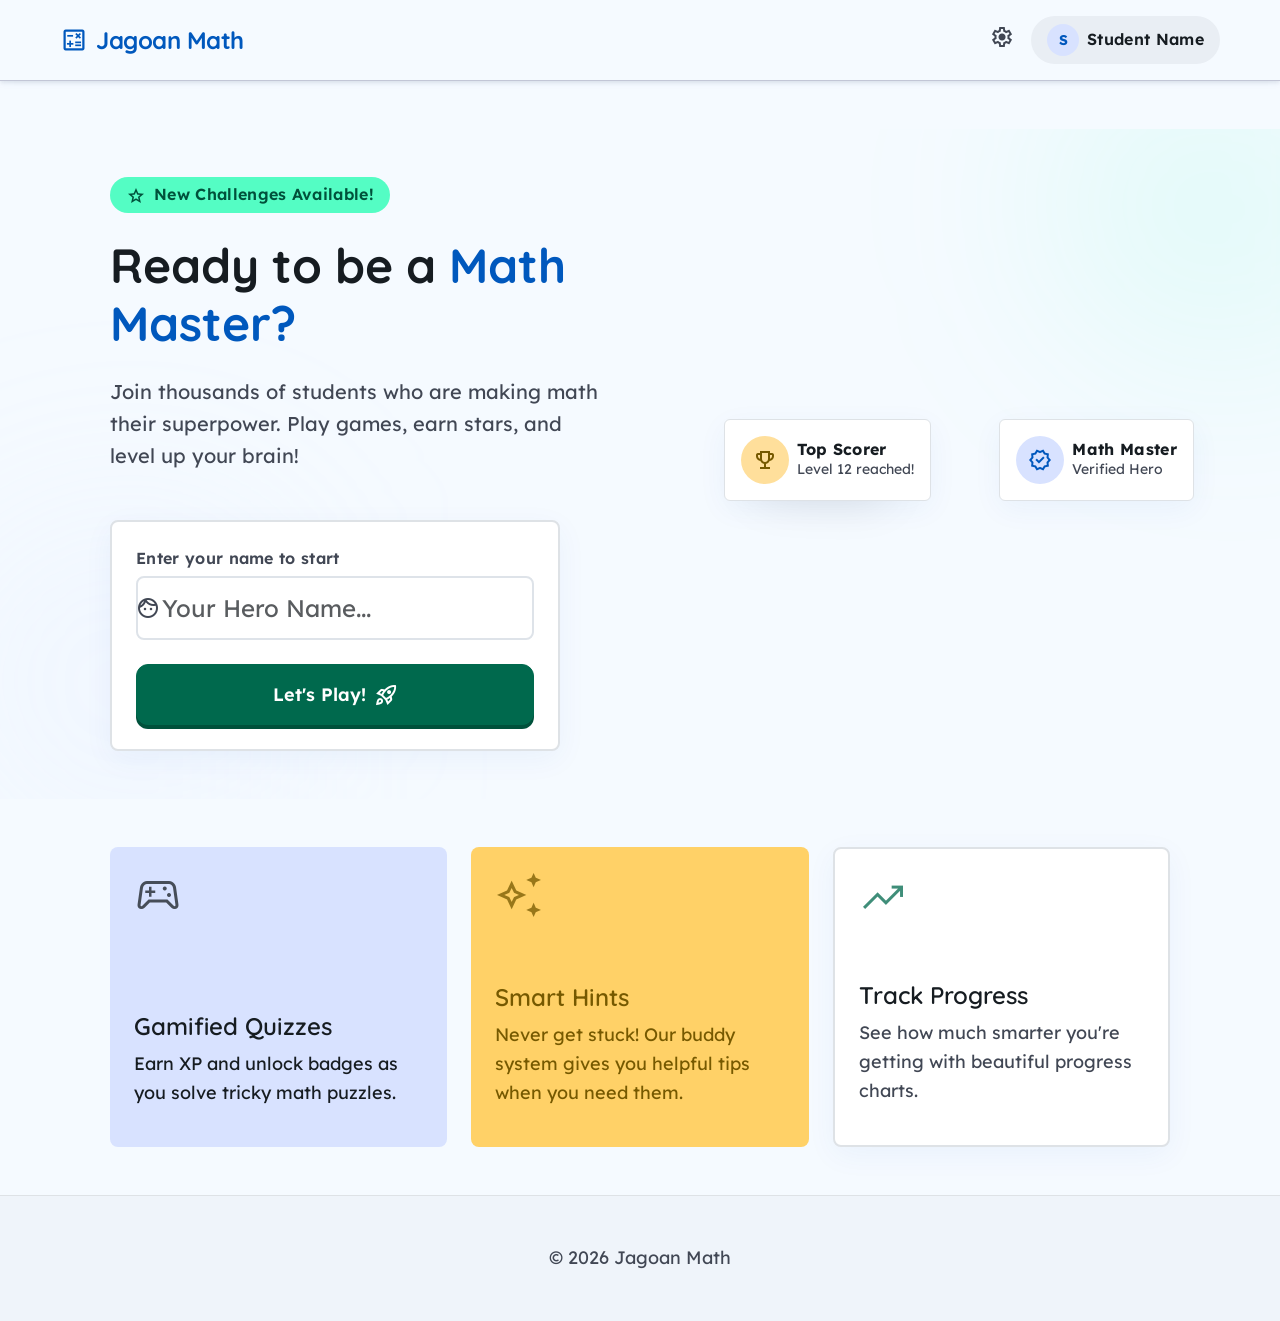
==== index.html @ 8dca68c2 "Convert Tailwind CSS to Bootstrap 5.3 with custom styling - Replace all Tailwind CDN with Bootstrap " ====
<!DOCTYPE html>
<html lang="en">
<head>
  <meta charset="UTF-8">
  <meta name="viewport" content="width=device-width, initial-scale=1.0">
  <title>JagonMatika - Fun Math for Kids</title>

  <!-- Bootstrap CSS -->
  <link href="https://cdn.jsdelivr.net/npm/bootstrap@5.3.0/dist/css/bootstrap.min.css" rel="stylesheet">

  <!-- Google Fonts -->
  <link href="https://fonts.googleapis.com/css2?family=Quicksand:wght@400;600;700&family=Lexend:wght@400;600&display=swap" rel="stylesheet">
  <link href="https://fonts.googleapis.com/css2?family=Material+Symbols+Outlined:wght,FILL@100..700,0..1&display=swap" rel="stylesheet">

  <!-- Custom CSS -->
  <link href="css/bootstrap-custom.css" rel="stylesheet">
</head>
<body class="bg-surface text-on-surface d-flex flex-column min-vh-100">

  <!-- TopAppBar -->
  <header class="bg-surface shadow-sm sticky-top" style="top: 0; z-index: 1030;">
    <nav class="navbar navbar-expand-md px-3 px-md-5 py-3">
      <div class="container-fluid">
        <!-- Brand Logo Only -->
        <div class="d-flex align-items-center gap-2">
          <span class="material-symbols-outlined text-primary" style="font-size: 28px;">calculate</span>
          <h1 class="navbar-brand mb-0 fw-bold text-primary" style="font-size: 24px;">Jagoan Math</h1>
        </div>

        <!-- Right Side Items -->
        <div class="d-flex align-items-center gap-3 ms-auto">
          <button class="btn btn-link text-on-surface-variant p-0" type="button" title="Settings">
            <span class="material-symbols-outlined">settings</span>
          </button>
          <div class="d-none d-md-flex align-items-center gap-2 bg-surface-container rounded-pill px-3 py-2">
            <div class="rounded-circle bg-primary-fixed d-flex align-items-center justify-content-center text-primary fw-bold" style="width: 32px; height: 32px; font-size: 14px;">S</div>
            <span class="label-lg text-on-surface small">Student Name</span>
          </div>
        </div>
      </div>
    </nav>
  </header>

  <!-- Main Content -->
  <main class="flex-grow-1 pt-5">
    <!-- Hero Section -->
    <section class="py-5 position-relative overflow-hidden">
      <!-- Decorative Background Blobs -->
      <div class="position-absolute" style="top: -80px; right: -80px; width: 320px; height: 320px; background-color: rgba(84, 253, 196, 0.1); border-radius: 60% 40% 30% 70%; filter: blur(96px); z-index: -1;"></div>
      <div class="position-absolute" style="bottom: -80px; left: -80px; width: 384px; height: 384px; background-color: rgba(216, 226, 255, 0.1); border-radius: 60% 40% 30% 70%; filter: blur(96px); z-index: -1;"></div>

      <div class="container-max margin-desktop">
        <div class="row g-5 align-items-center">
          <!-- Left Content -->
          <div class="col-12 col-md-7">
            <!-- Badge -->
            <div class="d-inline-flex align-items-center gap-2 px-3 py-2 bg-tertiary-fixed text-on-tertiary-fixed-variant rounded-pill label-lg mb-4">
              <span class="material-symbols-outlined" style="font-size: 20px;">star</span>
              New Challenges Available!
            </div>

            <!-- Heading -->
            <h2 class="headline-xl mb-4">
              Ready to be a <span class="text-primary">Math Master?</span>
            </h2>

            <!-- Description -->
            <p class="body-lg text-on-surface-variant mb-5" style="max-width: 500px;">
              Join thousands of students who are making math their superpower. Play games, earn stars, and level up your brain!
            </p>

            <!-- Registration Card -->
            <div class="bg-surface-container-lowest p-4 rounded-3 card-soft-shadow border border-2" style="border-color: var(--outline-variant); max-width: 450px;">
              <form class="d-flex flex-column gap-4">
                <div>
                  <label class="form-label label-lg text-on-surface-variant mb-2">Enter your name to start</label>
                  <div class="position-relative">
                    <input type="text" class="form-control" placeholder="Your Hero Name..." style="padding: 12px 24px; font-size: 24px; border: 2px solid var(--surface-container-highest);">
                    <span class="material-symbols-outlined position-absolute end-3 top-50 translate-middle-y text-on-surface-variant" style="font-size: 24px;">face</span>
                  </div>
                </div>
                <button type="button" class="btn btn-tertiary btn-lg w-100 chunky-button-tertiary d-flex align-items-center justify-content-center gap-2">
                  Let's Play!
                  <span class="material-symbols-outlined">rocket_launch</span>
                </button>
              </form>
            </div>
          </div>

          <!-- Right Content (Hero Image) -->
          <div class="col-12 col-md-5 d-none d-md-block">
            <div class="position-relative">
              <img src="https://lh3.googleusercontent.com/aida-public/[base64]" alt="Learning is fun" class="w-100 rounded-4 shadow-lg" style="transform: rotate(2deg); transition: transform 0.5s ease;">

              <!-- Achievement Badge 1 -->
              <div class="position-absolute bg-surface-container-lowest p-3 rounded-2 card-soft-shadow border border-1" style="top: -32px; left: -32px; border-color: var(--outline-variant); animation: bounce 2s infinite;">
                <div class="d-flex align-items-center gap-2">
                  <div class="rounded-circle bg-secondary-fixed d-flex align-items-center justify-content-center" style="width: 48px; height: 48px;">
                    <span class="material-symbols-outlined text-on-secondary-container">emoji_events</span>
                  </div>
                  <div>
                    <p class="label-lg mb-0 fw-bold">Top Scorer</p>
                    <p class="mb-0 small text-on-surface-variant">Level 12 reached!</p>
                  </div>
                </div>
              </div>

              <!-- Achievement Badge 2 -->
              <div class="position-absolute bg-surface-container-lowest p-3 rounded-2 card-soft-shadow border border-1" style="bottom: -24px; right: -24px; border-color: var(--outline-variant);">
                <div class="d-flex align-items-center gap-2">
                  <div class="rounded-circle bg-primary-fixed d-flex align-items-center justify-content-center" style="width: 48px; height: 48px;">
                    <span class="material-symbols-outlined text-primary">verified</span>
                  </div>
                  <div>
                    <p class="label-lg mb-0 fw-bold">Math Master</p>
                    <p class="mb-0 small text-on-surface-variant">Verified Hero</p>
                  </div>
                </div>
              </div>
            </div>
          </div>
        </div>
      </div>
    </section>

    <!-- Features Grid -->
    <section class="py-5">
      <div class="container-max margin-desktop">
        <div class="row g-4">
          <!-- Feature 1: Gamified Quizzes -->
          <div class="col-12 col-md-4">
            <div class="bg-primary-fixed text-on-surface h-100 p-4 rounded-3 d-flex flex-column justify-content-between" style="min-height: 300px;">
              <span class="material-symbols-outlined opacity-75" style="font-size: 48px;">sports_esports</span>
              <div>
                <h3 class="headline-md mb-2">Gamified Quizzes</h3>
                <p class="body-md">Earn XP and unlock badges as you solve tricky math puzzles.</p>
              </div>
            </div>
          </div>

          <!-- Feature 2: Smart Hints -->
          <div class="col-12 col-md-4">
            <div class="bg-secondary-container text-on-secondary-container h-100 p-4 rounded-3 d-flex flex-column justify-content-between" style="min-height: 300px;">
              <span class="material-symbols-outlined opacity-75" style="font-size: 48px;">auto_awesome</span>
              <div>
                <h3 class="headline-md mb-2">Smart Hints</h3>
                <p class="body-md">Never get stuck! Our buddy system gives you helpful tips when you need them.</p>
              </div>
            </div>
          </div>

          <!-- Feature 3: Track Progress -->
          <div class="col-12 col-md-4">
            <div class="bg-surface-container-lowest h-100 p-4 rounded-3 border border-2 card-soft-shadow d-flex flex-column justify-content-between" style="min-height: 300px; border-color: var(--outline-variant);">
              <span class="material-symbols-outlined text-tertiary opacity-75" style="font-size: 48px;">trending_up</span>
              <div>
                <h3 class="headline-md mb-2 text-on-surface">Track Progress</h3>
                <p class="body-md text-on-surface-variant">See how much smarter you're getting with beautiful progress charts.</p>
              </div>
            </div>
          </div>
        </div>
      </div>
    </section>
  </main>

  <!-- Footer -->
  <footer class="bg-surface-container-low border-top footer mt-auto">
    <div class="text-center py-3 px-3">
      <p class="body-md text-on-surface-variant mb-0">© 2026 Jagoan Math</p>
    </div>
  </footer>

  <!-- Bootstrap JS (Optional, untuk fitur interaktif) -->
  <script src="https://cdn.jsdelivr.net/npm/bootstrap@5.3.0/dist/js/bootstrap.bundle.min.js"></script>
</body>
</html>
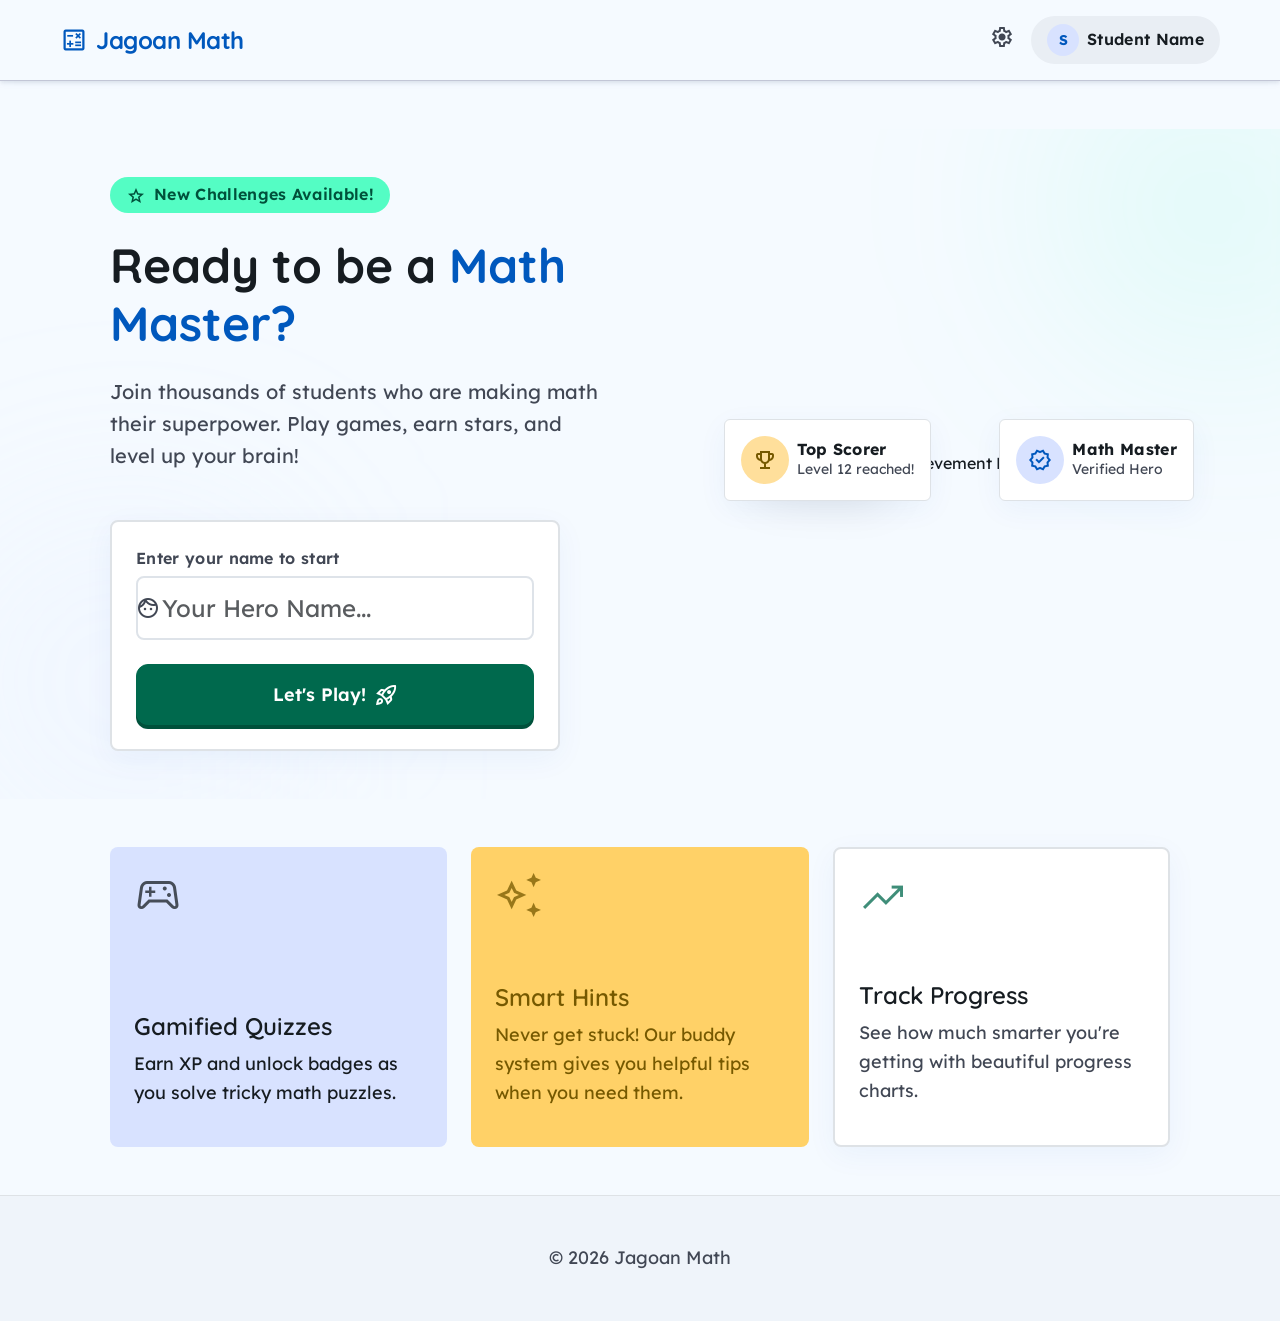
==== commit 0f7fece3: "Menyelesaikan halaman quiz, level, dan hasil" ====
--- a/index.html
+++ b/index.html
@@ -33,8 +33,10 @@
             <span class="material-symbols-outlined">settings</span>
           </button>
           <div class="d-none d-md-flex align-items-center gap-2 bg-surface-container rounded-pill px-3 py-2">
-            <div class="rounded-circle bg-primary-fixed d-flex align-items-center justify-content-center text-primary fw-bold" style="width: 32px; height: 32px; font-size: 14px;">S</div>
-            <span class="label-lg text-on-surface small">Student Name</span>
+            <!-- ID ditambahkan di sini untuk inisial profil -->
+            <div id="huruf-profil" class="rounded-circle bg-primary-fixed d-flex align-items-center justify-content-center text-primary fw-bold" style="width: 32px; height: 32px; font-size: 14px;">S</div>
+            <!-- ID ditambahkan di sini untuk nama profil -->
+            <span id="nama-profil" class="label-lg text-on-surface small">Student Name</span>
           </div>
         </div>
       </div>
@@ -75,11 +77,13 @@
                 <div>
                   <label class="form-label label-lg text-on-surface-variant mb-2">Enter your name to start</label>
                   <div class="position-relative">
-                    <input type="text" class="form-control" placeholder="Your Hero Name..." style="padding: 12px 24px; font-size: 24px; border: 2px solid var(--surface-container-highest);">
+                    <!-- ID ditambahkan di sini untuk input nama -->
+                    <input id="input-nama" type="text" class="form-control" placeholder="Your Hero Name..." style="padding: 12px 24px; font-size: 24px; border: 2px solid var(--surface-container-highest);">
                     <span class="material-symbols-outlined position-absolute end-3 top-50 translate-middle-y text-on-surface-variant" style="font-size: 24px;">face</span>
                   </div>
                 </div>
-                <button type="button" class="btn btn-tertiary btn-lg w-100 chunky-button-tertiary d-flex align-items-center justify-content-center gap-2">
+                <!-- ID ditambahkan di sini untuk tombol -->
+                <button id="btn-mulai" type="button" class="btn btn-tertiary btn-lg w-100 chunky-button-tertiary d-flex align-items-center justify-content-center gap-2">
                   Let's Play!
                   <span class="material-symbols-outlined">rocket_launch</span>
                 </button>
@@ -92,7 +96,7 @@
             <div class="position-relative">
               <img src="https://lh3.googleusercontent.com/aida-public/[base64]" alt="Learning is fun" class="w-100 rounded-4 shadow-lg" style="transform: rotate(2deg); transition: transform 0.5s ease;">
 
-              <!-- Achievement Badge 1 -->
+              Achievement Badge 1
               <div class="position-absolute bg-surface-container-lowest p-3 rounded-2 card-soft-shadow border border-1" style="top: -32px; left: -32px; border-color: var(--outline-variant); animation: bounce 2s infinite;">
                 <div class="d-flex align-items-center gap-2">
                   <div class="rounded-circle bg-secondary-fixed d-flex align-items-center justify-content-center" style="width: 48px; height: 48px;">
@@ -173,5 +177,8 @@
 
   <!-- Bootstrap JS (Optional, untuk fitur interaktif) -->
   <script src="https://cdn.jsdelivr.net/npm/bootstrap@5.3.0/dist/js/bootstrap.bundle.min.js"></script>
+  
+  <!-- SCRIPT JAVASCRIPT MILIKMU DIHUBUNGKAN DI SINI -->
+  <script src="js/app.js"></script>
 </body>
-</html>
+</html>
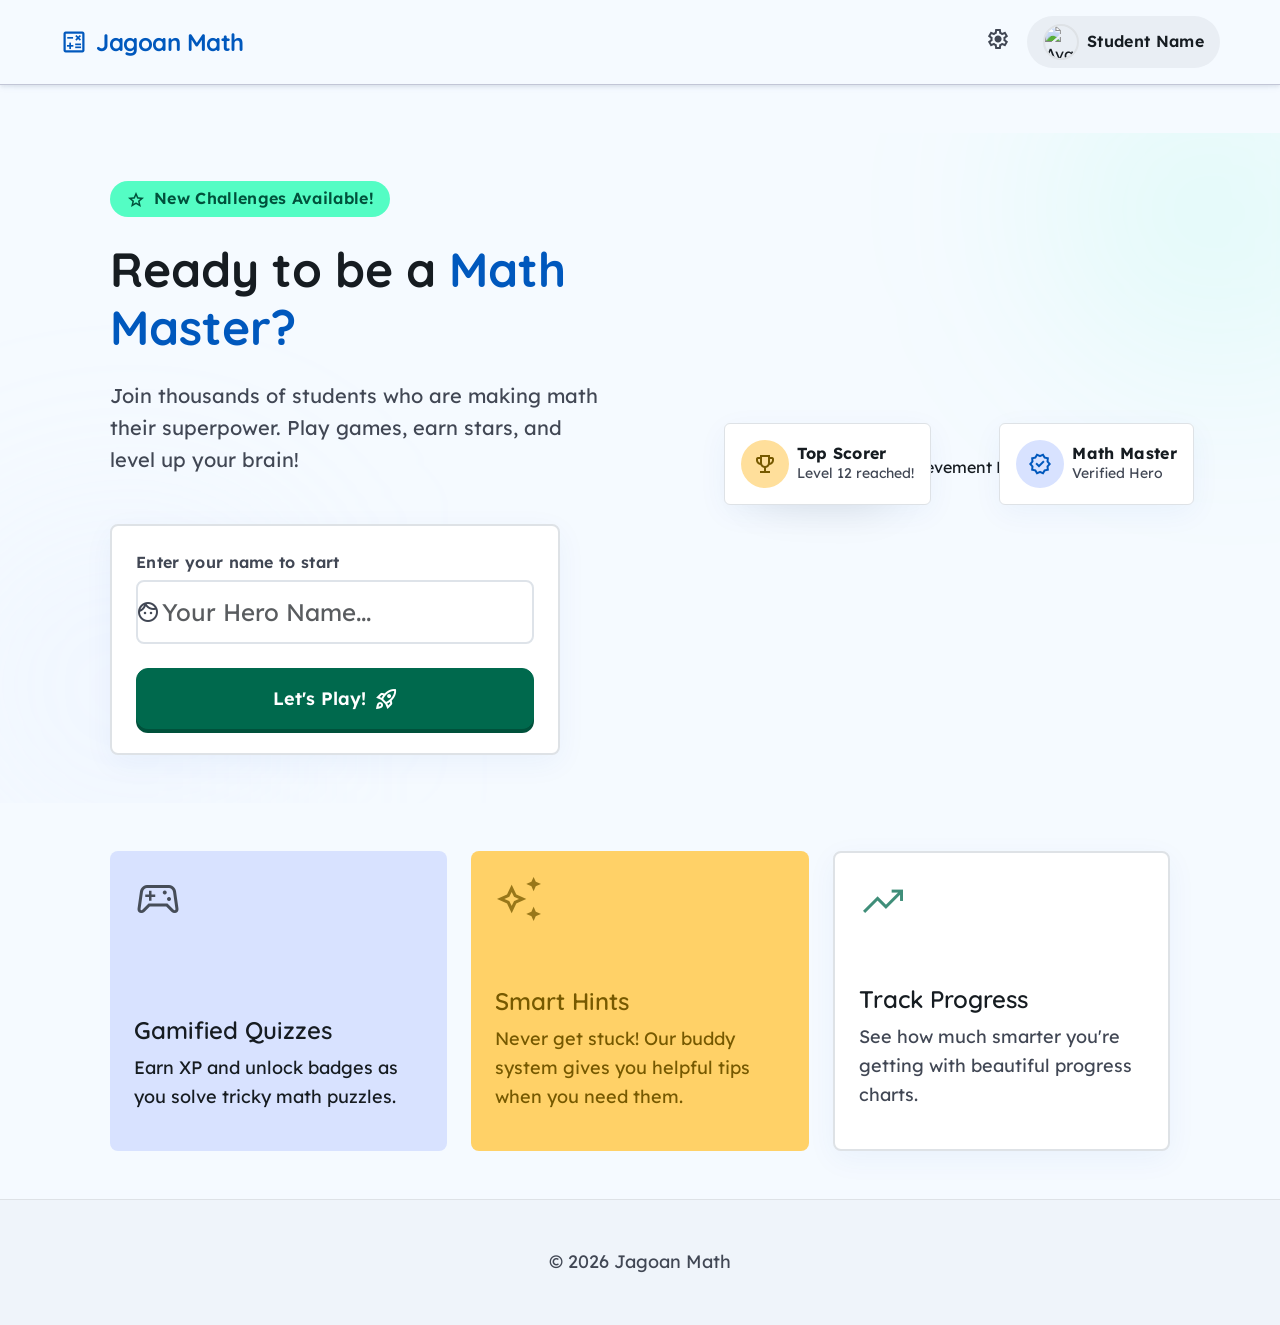
==== commit c10f47ce: "Perbaikan UI: layout single-page responsive dan konsistensi header - Semua halaman (category, level," ====
--- a/index.html
+++ b/index.html
@@ -33,9 +33,9 @@
             <span class="material-symbols-outlined">settings</span>
           </button>
           <div class="d-none d-md-flex align-items-center gap-2 bg-surface-container rounded-pill px-3 py-2">
-            <!-- ID ditambahkan di sini untuk inisial profil -->
-            <div id="huruf-profil" class="rounded-circle bg-primary-fixed d-flex align-items-center justify-content-center text-primary fw-bold" style="width: 32px; height: 32px; font-size: 14px;">S</div>
-            <!-- ID ditambahkan di sini untuk nama profil -->
+            <div class="rounded-circle overflow-hidden border border-2" style="width: 36px; height: 36px; border-color: var(--primary-container);">
+              <img src="https://lh3.googleusercontent.com/aida-public/[base64]" alt="Avatar" class="w-100 h-100 object-fit-cover">
+            </div>
             <span id="nama-profil" class="label-lg text-on-surface small">Student Name</span>
           </div>
         </div>
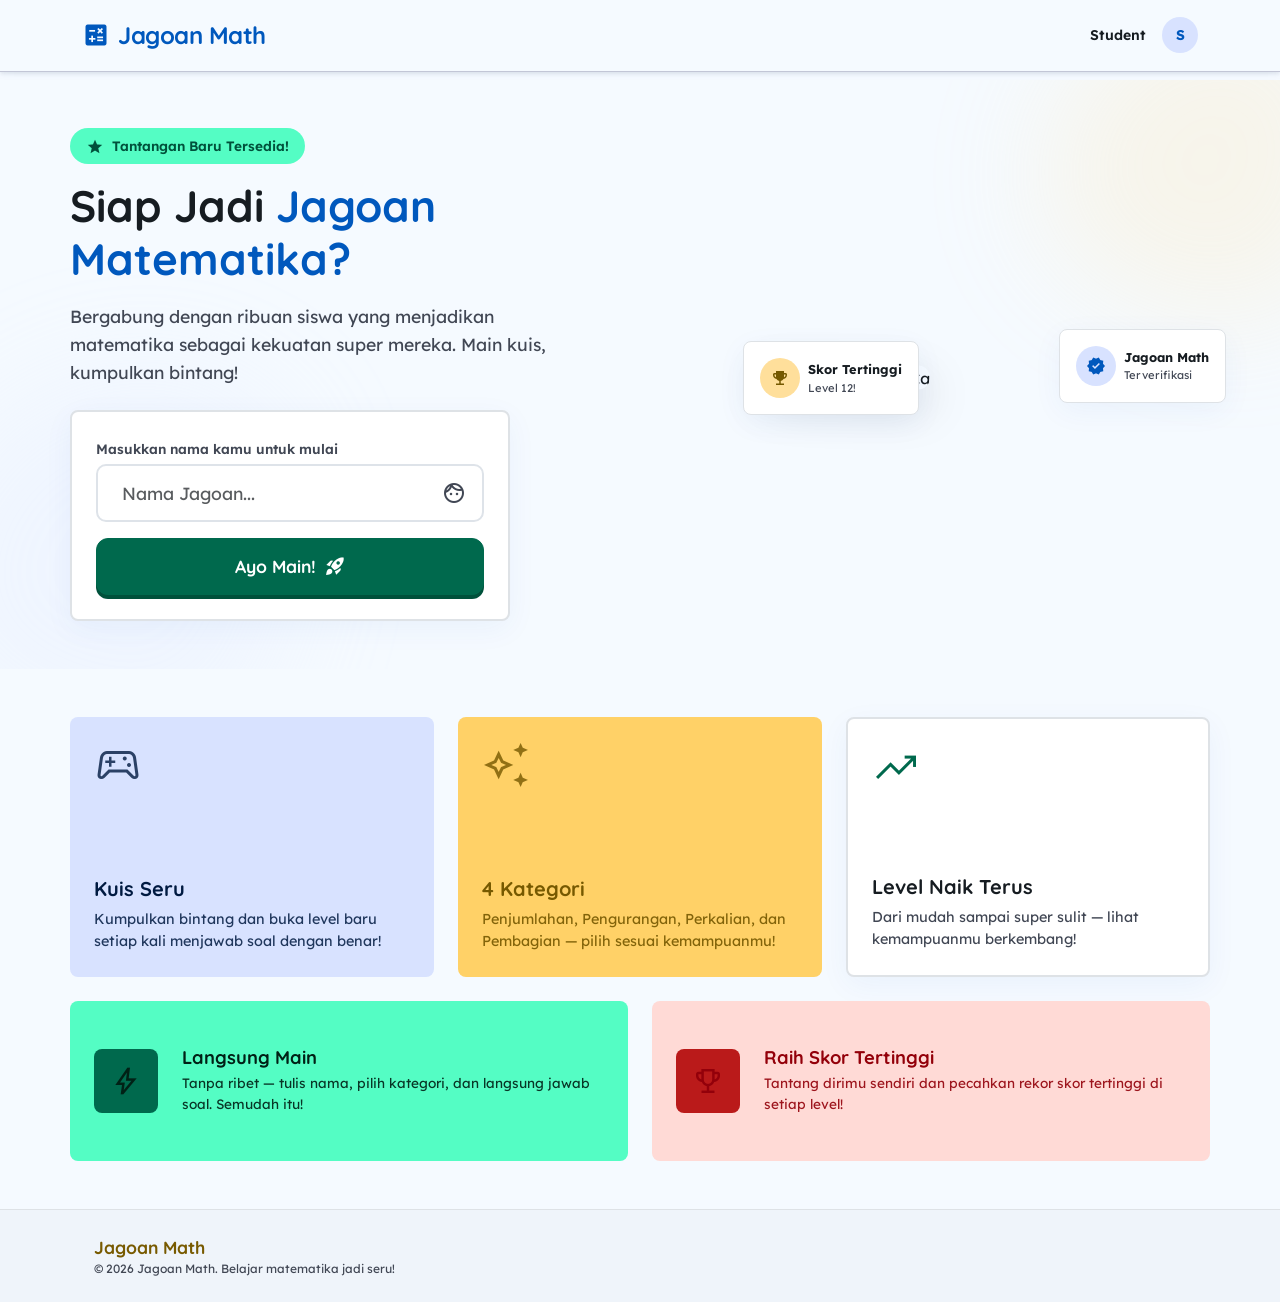
==== commit b5294eed: "Redesign landing page dengan layout bento grid dan animasi - Hero section side-by-side dengan floati" ====
--- a/index.html
+++ b/index.html
@@ -1,9 +1,9 @@
 <!DOCTYPE html>
-<html lang="en">
+<html lang="id">
 <head>
   <meta charset="UTF-8">
   <meta name="viewport" content="width=device-width, initial-scale=1.0">
-  <title>JagonMatika - Fun Math for Kids</title>
+  <title>Jagoan Math - Belajar Matematika Seru</title>
 
   <!-- Bootstrap CSS -->
   <link href="https://cdn.jsdelivr.net/npm/bootstrap@5.3.0/dist/css/bootstrap.min.css" rel="stylesheet">
@@ -14,29 +14,131 @@
 
   <!-- Custom CSS -->
   <link href="css/bootstrap-custom.css" rel="stylesheet">
+
+  <style>
+    .material-symbols-outlined.filled {
+      font-variation-settings: 'FILL' 1;
+    }
+
+    .hero-blob-1 {
+      position: absolute;
+      top: -80px;
+      right: -80px;
+      width: 320px;
+      height: 320px;
+      background: var(--secondary-fixed);
+      opacity: 0.2;
+      border-radius: 60% 40% 30% 70% / 60% 30% 70% 40%;
+      filter: blur(60px);
+      z-index: -1;
+    }
+    .hero-blob-2 {
+      position: absolute;
+      bottom: -80px;
+      left: -80px;
+      width: 380px;
+      height: 380px;
+      background: var(--primary-fixed);
+      opacity: 0.2;
+      border-radius: 60% 40% 30% 70% / 60% 30% 70% 40%;
+      filter: blur(60px);
+      z-index: -1;
+    }
+
+    .hero-img {
+      transition: transform 0.5s ease;
+      animation: hero-float 4s ease-in-out infinite;
+    }
+    .hero-img:hover {
+      transform: rotate(0deg) scale(1.02) !important;
+      animation-play-state: paused;
+    }
+    @keyframes hero-float {
+      0%, 100% { transform: rotate(2deg) translateY(0); }
+      50% { transform: rotate(2deg) translateY(-10px); }
+    }
+
+    .bento-card {
+      min-height: 260px;
+      display: flex;
+      flex-direction: column;
+      justify-content: space-between;
+      transition: transform 0.3s cubic-bezier(0.34, 1.56, 0.64, 1), box-shadow 0.3s ease;
+    }
+    .bento-card:hover {
+      transform: translateY(-6px) scale(1.02);
+      box-shadow: 0 20px 50px rgba(0, 88, 189, 0.12);
+    }
+
+    .bento-wide {
+      min-height: 160px;
+      display: flex;
+      align-items: center;
+      gap: 24px;
+      transition: transform 0.3s cubic-bezier(0.34, 1.56, 0.64, 1), box-shadow 0.3s ease;
+    }
+    .bento-wide:hover {
+      transform: translateY(-4px);
+      box-shadow: 0 16px 40px rgba(0, 88, 189, 0.1);
+    }
+
+    @media (max-width: 768px) {
+      .bento-card {
+        min-height: 200px;
+      }
+      .bento-wide {
+        min-height: 120px;
+        flex-direction: column;
+        align-items: flex-start;
+        gap: 12px;
+      }
+    }
+
+    .fade-in {
+      opacity: 0;
+      transform: translateY(24px);
+      transition: opacity 0.6s ease-out, transform 0.6s ease-out;
+    }
+    .fade-in.visible {
+      opacity: 1;
+      transform: translateY(0);
+    }
+    .fade-in-delay-1 { transition-delay: 0.1s; }
+    .fade-in-delay-2 { transition-delay: 0.2s; }
+    .fade-in-delay-3 { transition-delay: 0.3s; }
+    .fade-in-delay-4 { transition-delay: 0.4s; }
+    .fade-in-delay-5 { transition-delay: 0.5s; }
+
+    .badge-float {
+      animation: float 3s ease-in-out infinite;
+    }
+    .badge-float-2 {
+      animation: float2 3.5s ease-in-out infinite;
+    }
+    @keyframes float {
+      0%, 100% { transform: translateY(0); }
+      50% { transform: translateY(-8px); }
+    }
+    @keyframes float2 {
+      0%, 100% { transform: translateY(0) rotate(-1deg); }
+      50% { transform: translateY(-6px) rotate(1deg); }
+    }
+  </style>
 </head>
 <body class="bg-surface text-on-surface d-flex flex-column min-vh-100">
 
   <!-- TopAppBar -->
-  <header class="bg-surface shadow-sm sticky-top" style="top: 0; z-index: 1030;">
-    <nav class="navbar navbar-expand-md px-3 px-md-5 py-3">
-      <div class="container-fluid">
-        <!-- Brand Logo Only -->
+  <header class="bg-surface shadow-sm position-fixed top-0 start-0 end-0" style="z-index: 1030;">
+    <nav class="navbar px-3 px-md-4 py-3">
+      <div class="container-fluid" style="max-width: 1140px; margin: 0 auto;">
         <div class="d-flex align-items-center gap-2">
-          <span class="material-symbols-outlined text-primary" style="font-size: 28px;">calculate</span>
-          <h1 class="navbar-brand mb-0 fw-bold text-primary" style="font-size: 24px;">Jagoan Math</h1>
+          <span class="material-symbols-outlined filled text-primary" style="font-size: 28px;">calculate</span>
+          <h1 class="navbar-brand mb-0 fw-bold text-primary" style="font-size: 24px; font-family: 'Quicksand', sans-serif;">Jagoan Math</h1>
         </div>
-
-        <!-- Right Side Items -->
         <div class="d-flex align-items-center gap-3 ms-auto">
-          <button class="btn btn-link text-on-surface-variant p-0" type="button" title="Settings">
-            <span class="material-symbols-outlined">settings</span>
-          </button>
-          <div class="d-none d-md-flex align-items-center gap-2 bg-surface-container rounded-pill px-3 py-2">
-            <div class="rounded-circle overflow-hidden border border-2" style="width: 36px; height: 36px; border-color: var(--primary-container);">
-              <img src="https://lh3.googleusercontent.com/aida-public/[base64]" alt="Avatar" class="w-100 h-100 object-fit-cover">
-            </div>
-            <span id="nama-profil" class="label-lg text-on-surface small">Student Name</span>
+          <span id="nama-profil" class="d-none d-sm-inline text-on-surface fw-semibold" style="font-size: 14px;">Student</span>
+          <div class="rounded-circle overflow-hidden bg-primary-fixed d-flex align-items-center justify-content-center" style="width: 36px; height: 36px;">
+            <span id="huruf-profil" class="fw-bold text-primary" style="font-size: 14px;">S</span>
           </div>
         </div>
       </div>
@@ -44,141 +146,178 @@
   </header>
 
   <!-- Main Content -->
-  <main class="flex-grow-1 pt-5">
+  <main class="flex-grow-1" style="padding-top: 80px;">
+
     <!-- Hero Section -->
-    <section class="py-5 position-relative overflow-hidden">
-      <!-- Decorative Background Blobs -->
-      <div class="position-absolute" style="top: -80px; right: -80px; width: 320px; height: 320px; background-color: rgba(84, 253, 196, 0.1); border-radius: 60% 40% 30% 70%; filter: blur(96px); z-index: -1;"></div>
-      <div class="position-absolute" style="bottom: -80px; left: -80px; width: 384px; height: 384px; background-color: rgba(216, 226, 255, 0.1); border-radius: 60% 40% 30% 70%; filter: blur(96px); z-index: -1;"></div>
-
-      <div class="container-max margin-desktop">
-        <div class="row g-5 align-items-center">
+    <section class="position-relative overflow-hidden py-4 py-md-5 px-3 px-md-4">
+      <div class="hero-blob-1"></div>
+      <div class="hero-blob-2"></div>
+
+      <div class="container-max mx-auto" style="max-width: 1140px;">
+        <div class="row g-4 g-md-5 align-items-center">
+
           <!-- Left Content -->
           <div class="col-12 col-md-7">
-            <!-- Badge -->
-            <div class="d-inline-flex align-items-center gap-2 px-3 py-2 bg-tertiary-fixed text-on-tertiary-fixed-variant rounded-pill label-lg mb-4">
-              <span class="material-symbols-outlined" style="font-size: 20px;">star</span>
-              New Challenges Available!
-            </div>
-
-            <!-- Heading -->
-            <h2 class="headline-xl mb-4">
-              Ready to be a <span class="text-primary">Math Master?</span>
+            <div class="d-inline-flex align-items-center gap-2 px-3 py-2 bg-tertiary-fixed text-on-tertiary-fixed-variant rounded-pill mb-3" style="font-size: 0.85rem; font-weight: 600;">
+              <span class="material-symbols-outlined filled" style="font-size: 18px;">star</span>
+              Tantangan Baru Tersedia!
+            </div>
+
+            <h2 class="fw-bold mb-3" style="font-size: clamp(1.75rem, 5vw, 2.75rem); line-height: 1.2; font-family: 'Quicksand', sans-serif;">
+              Siap Jadi <span class="text-primary">Jagoan Matematika?</span>
             </h2>
 
-            <!-- Description -->
-            <p class="body-lg text-on-surface-variant mb-5" style="max-width: 500px;">
-              Join thousands of students who are making math their superpower. Play games, earn stars, and level up your brain!
+            <p class="text-on-surface-variant mb-4" style="max-width: 500px; font-size: 1.1rem; line-height: 1.6;">
+              Bergabung dengan ribuan siswa yang menjadikan matematika sebagai kekuatan super mereka. Main kuis, kumpulkan bintang!
             </p>
 
             <!-- Registration Card -->
-            <div class="bg-surface-container-lowest p-4 rounded-3 card-soft-shadow border border-2" style="border-color: var(--outline-variant); max-width: 450px;">
-              <form class="d-flex flex-column gap-4">
+            <div class="bg-surface-container-lowest p-4 rounded-3 card-soft-shadow border border-2" style="border-color: var(--outline-variant); max-width: 440px;">
+              <form class="d-flex flex-column gap-3">
                 <div>
-                  <label class="form-label label-lg text-on-surface-variant mb-2">Enter your name to start</label>
+                  <label for="input-nama" class="form-label text-on-surface-variant mb-1" style="font-size: 0.85rem; font-weight: 600;">Masukkan nama kamu untuk mulai</label>
                   <div class="position-relative">
-                    <!-- ID ditambahkan di sini untuk input nama -->
-                    <input id="input-nama" type="text" class="form-control" placeholder="Your Hero Name..." style="padding: 12px 24px; font-size: 24px; border: 2px solid var(--surface-container-highest);">
-                    <span class="material-symbols-outlined position-absolute end-3 top-50 translate-middle-y text-on-surface-variant" style="font-size: 24px;">face</span>
+                    <input id="input-nama" type="text" class="form-control" placeholder="Nama Jagoan..." style="padding: 14px 24px; font-size: 1.1rem; border: 2px solid var(--surface-container-highest); border-radius: 10px;">
+                    <span class="material-symbols-outlined position-absolute top-50 translate-middle-y text-on-surface-variant" style="font-size: 24px; right: 18px;" aria-hidden="true">face</span>
                   </div>
                 </div>
-                <!-- ID ditambahkan di sini untuk tombol -->
-                <button id="btn-mulai" type="button" class="btn btn-tertiary btn-lg w-100 chunky-button-tertiary d-flex align-items-center justify-content-center gap-2">
-                  Let's Play!
-                  <span class="material-symbols-outlined">rocket_launch</span>
+                <button id="btn-mulai" type="button" class="btn btn-tertiary w-100 chunky-button-tertiary d-flex align-items-center justify-content-center gap-2" style="padding: 14px 24px; font-size: 1.1rem; border-radius: 12px; font-family: 'Quicksand', sans-serif; font-weight: 700;">
+                  Ayo Main!
+                  <span class="material-symbols-outlined filled" style="font-size: 22px;" aria-hidden="true">rocket_launch</span>
                 </button>
               </form>
             </div>
           </div>
 
-          <!-- Right Content (Hero Image) -->
+          <!-- Right Content - Hero Image -->
           <div class="col-12 col-md-5 d-none d-md-block">
             <div class="position-relative">
-              <img src="https://lh3.googleusercontent.com/aida-public/[base64]" alt="Learning is fun" class="w-100 rounded-4 shadow-lg" style="transform: rotate(2deg); transition: transform 0.5s ease;">
-
-              Achievement Badge 1
-              <div class="position-absolute bg-surface-container-lowest p-3 rounded-2 card-soft-shadow border border-1" style="top: -32px; left: -32px; border-color: var(--outline-variant); animation: bounce 2s infinite;">
+              <img src="https://lh3.googleusercontent.com/aida-public/[base64]" alt="Belajar Matematika" class="w-100 rounded-4 shadow-lg hero-img" style="object-fit: cover; aspect-ratio: 1; transform: rotate(2deg);">
+
+              <!-- Floating Badge 1 -->
+              <div class="position-absolute bg-surface-container-lowest p-3 rounded-3 card-soft-shadow border badge-float" style="top: -20px; left: -20px; border-color: var(--outline-variant);">
                 <div class="d-flex align-items-center gap-2">
-                  <div class="rounded-circle bg-secondary-fixed d-flex align-items-center justify-content-center" style="width: 48px; height: 48px;">
-                    <span class="material-symbols-outlined text-on-secondary-container">emoji_events</span>
+                  <div class="rounded-circle bg-secondary-fixed d-flex align-items-center justify-content-center" style="width: 40px; height: 40px;">
+                    <span class="material-symbols-outlined filled text-on-secondary-container" style="font-size: 20px;">emoji_events</span>
                   </div>
                   <div>
-                    <p class="label-lg mb-0 fw-bold">Top Scorer</p>
-                    <p class="mb-0 small text-on-surface-variant">Level 12 reached!</p>
+                    <p class="mb-0 fw-bold" style="font-size: 0.8rem;">Skor Tertinggi</p>
+                    <p class="mb-0 text-on-surface-variant" style="font-size: 0.7rem;">Level 12!</p>
                   </div>
                 </div>
               </div>
 
-              <!-- Achievement Badge 2 -->
-              <div class="position-absolute bg-surface-container-lowest p-3 rounded-2 card-soft-shadow border border-1" style="bottom: -24px; right: -24px; border-color: var(--outline-variant);">
+              <!-- Floating Badge 2 -->
+              <div class="position-absolute bg-surface-container-lowest p-3 rounded-3 card-soft-shadow border badge-float-2" style="bottom: -16px; right: -16px; border-color: var(--outline-variant);">
                 <div class="d-flex align-items-center gap-2">
-                  <div class="rounded-circle bg-primary-fixed d-flex align-items-center justify-content-center" style="width: 48px; height: 48px;">
-                    <span class="material-symbols-outlined text-primary">verified</span>
+                  <div class="rounded-circle bg-primary-fixed d-flex align-items-center justify-content-center" style="width: 40px; height: 40px;">
+                    <span class="material-symbols-outlined filled text-primary" style="font-size: 20px;">verified</span>
                   </div>
                   <div>
-                    <p class="label-lg mb-0 fw-bold">Math Master</p>
-                    <p class="mb-0 small text-on-surface-variant">Verified Hero</p>
+                    <p class="mb-0 fw-bold" style="font-size: 0.8rem;">Jagoan Math</p>
+                    <p class="mb-0 text-on-surface-variant" style="font-size: 0.7rem;">Terverifikasi</p>
                   </div>
                 </div>
               </div>
             </div>
           </div>
+
         </div>
       </div>
     </section>
 
-    <!-- Features Grid -->
-    <section class="py-5">
-      <div class="container-max margin-desktop">
-        <div class="row g-4">
-          <!-- Feature 1: Gamified Quizzes -->
-          <div class="col-12 col-md-4">
-            <div class="bg-primary-fixed text-on-surface h-100 p-4 rounded-3 d-flex flex-column justify-content-between" style="min-height: 300px;">
-              <span class="material-symbols-outlined opacity-75" style="font-size: 48px;">sports_esports</span>
+    <!-- Features Bento Grid -->
+    <section class="py-4 py-md-5 px-3 px-md-4">
+      <div class="container-max mx-auto" style="max-width: 1140px;">
+        <div class="row g-3 g-md-4">
+          <!-- Feature 1 -->
+          <div class="col-12 col-md-4 fade-in fade-in-delay-1">
+            <div class="bento-card p-4 rounded-3" style="background-color: var(--primary-fixed); color: var(--on-primary-fixed);">
+              <span class="material-symbols-outlined" style="font-size: 48px; opacity: 0.8;" aria-hidden="true">sports_esports</span>
+              <div class="mt-auto pt-4">
+                <h3 class="fw-bold mb-2" style="font-size: 1.25rem; font-family: 'Quicksand', sans-serif;">Kuis Seru</h3>
+                <p class="mb-0" style="font-size: 0.9rem; opacity: 0.85;">Kumpulkan bintang dan buka level baru setiap kali menjawab soal dengan benar!</p>
+              </div>
+            </div>
+          </div>
+          <!-- Feature 2 -->
+          <div class="col-12 col-md-4 fade-in fade-in-delay-2">
+            <div class="bento-card p-4 rounded-3" style="background-color: var(--secondary-container); color: var(--on-secondary-container);">
+              <span class="material-symbols-outlined" style="font-size: 48px; opacity: 0.8;" aria-hidden="true">auto_awesome</span>
+              <div class="mt-auto pt-4">
+                <h3 class="fw-bold mb-2" style="font-size: 1.25rem; font-family: 'Quicksand', sans-serif;">4 Kategori</h3>
+                <p class="mb-0" style="font-size: 0.9rem; opacity: 0.9;">Penjumlahan, Pengurangan, Perkalian, dan Pembagian — pilih sesuai kemampuanmu!</p>
+              </div>
+            </div>
+          </div>
+          <!-- Feature 3 -->
+          <div class="col-12 col-md-4 fade-in fade-in-delay-3">
+            <div class="bento-card p-4 rounded-3 bg-surface-container-lowest border border-2 card-soft-shadow" style="border-color: var(--outline-variant);">
+              <span class="material-symbols-outlined text-tertiary" style="font-size: 48px;" aria-hidden="true">trending_up</span>
+              <div class="mt-auto pt-4">
+                <h3 class="fw-bold mb-2" style="font-size: 1.25rem; font-family: 'Quicksand', sans-serif;">Level Naik Terus</h3>
+                <p class="mb-0 text-on-surface-variant" style="font-size: 0.9rem;">Dari mudah sampai super sulit — lihat kemampuanmu berkembang!</p>
+              </div>
+            </div>
+          </div>
+          <!-- Feature 4 - Wide -->
+          <div class="col-12 col-md-6 fade-in fade-in-delay-4">
+            <div class="bento-wide p-4 rounded-3" style="background-color: var(--tertiary-fixed); color: var(--on-tertiary-fixed);">
+              <div class="rounded-3 d-flex align-items-center justify-content-center flex-shrink-0" style="width: 64px; height: 64px; background: var(--tertiary);">
+                <span class="material-symbols-outlined text-on-tertiary" style="font-size: 32px;" aria-hidden="true">bolt</span>
+              </div>
               <div>
-                <h3 class="headline-md mb-2">Gamified Quizzes</h3>
-                <p class="body-md">Earn XP and unlock badges as you solve tricky math puzzles.</p>
-              </div>
-            </div>
-          </div>
-
-          <!-- Feature 2: Smart Hints -->
-          <div class="col-12 col-md-4">
-            <div class="bg-secondary-container text-on-secondary-container h-100 p-4 rounded-3 d-flex flex-column justify-content-between" style="min-height: 300px;">
-              <span class="material-symbols-outlined opacity-75" style="font-size: 48px;">auto_awesome</span>
+                <h3 class="fw-bold mb-1" style="font-size: 1.15rem; font-family: 'Quicksand', sans-serif;">Langsung Main</h3>
+                <p class="mb-0" style="font-size: 0.85rem; opacity: 0.9;">Tanpa ribet — tulis nama, pilih kategori, dan langsung jawab soal. Semudah itu!</p>
+              </div>
+            </div>
+          </div>
+          <!-- Feature 5 - Wide -->
+          <div class="col-12 col-md-6 fade-in fade-in-delay-5">
+            <div class="bento-wide p-4 rounded-3" style="background-color: var(--error-container); color: var(--on-error-container);">
+              <div class="rounded-3 d-flex align-items-center justify-content-center flex-shrink-0" style="width: 64px; height: 64px; background: var(--error);">
+                <span class="material-symbols-outlined text-on-error" style="font-size: 32px;" aria-hidden="true">emoji_events</span>
+              </div>
               <div>
-                <h3 class="headline-md mb-2">Smart Hints</h3>
-                <p class="body-md">Never get stuck! Our buddy system gives you helpful tips when you need them.</p>
-              </div>
-            </div>
-          </div>
-
-          <!-- Feature 3: Track Progress -->
-          <div class="col-12 col-md-4">
-            <div class="bg-surface-container-lowest h-100 p-4 rounded-3 border border-2 card-soft-shadow d-flex flex-column justify-content-between" style="min-height: 300px; border-color: var(--outline-variant);">
-              <span class="material-symbols-outlined text-tertiary opacity-75" style="font-size: 48px;">trending_up</span>
-              <div>
-                <h3 class="headline-md mb-2 text-on-surface">Track Progress</h3>
-                <p class="body-md text-on-surface-variant">See how much smarter you're getting with beautiful progress charts.</p>
+                <h3 class="fw-bold mb-1" style="font-size: 1.15rem; font-family: 'Quicksand', sans-serif;">Raih Skor Tertinggi</h3>
+                <p class="mb-0" style="font-size: 0.85rem; opacity: 0.9;">Tantang dirimu sendiri dan pecahkan rekor skor tertinggi di setiap level!</p>
               </div>
             </div>
           </div>
         </div>
       </div>
     </section>
+
   </main>
 
   <!-- Footer -->
-  <footer class="bg-surface-container-low border-top footer mt-auto">
-    <div class="text-center py-3 px-3">
-      <p class="body-md text-on-surface-variant mb-0">© 2026 Jagoan Math</p>
+  <footer class="bg-surface-container-low border-top mt-auto">
+    <div class="d-flex flex-column flex-md-row justify-content-between align-items-center px-3 px-md-4 py-4" style="max-width: 1140px; margin: 0 auto;">
+      <div class="text-center text-md-start mb-2 mb-md-0">
+        <span class="fw-bold text-secondary" style="font-family: 'Quicksand', sans-serif; font-size: 1.1rem;">Jagoan Math</span>
+        <p class="text-on-surface-variant mb-0" style="font-size: 0.75rem;">© 2026 Jagoan Math. Belajar matematika jadi seru!</p>
+      </div>
     </div>
   </footer>
 
-  <!-- Bootstrap JS (Optional, untuk fitur interaktif) -->
+  <!-- Bootstrap JS -->
   <script src="https://cdn.jsdelivr.net/npm/bootstrap@5.3.0/dist/js/bootstrap.bundle.min.js"></script>
-  
-  <!-- SCRIPT JAVASCRIPT MILIKMU DIHUBUNGKAN DI SINI -->
   <script src="js/app.js"></script>
+  <script>
+    const observer = new IntersectionObserver((entries) => {
+      entries.forEach(entry => {
+        if (entry.isIntersecting) {
+          entry.target.classList.add('visible');
+        }
+      });
+    }, { threshold: 0.05, rootMargin: '0px 0px -50px 0px' });
+
+    document.querySelectorAll('.fade-in').forEach(el => observer.observe(el));
+
+    // Fallback: show all fade-in elements after 2s in case observer doesn't fire
+    setTimeout(() => {
+      document.querySelectorAll('.fade-in:not(.visible)').forEach(el => el.classList.add('visible'));
+    }, 2000);
+  </script>
 </body>
-</html>+</html>
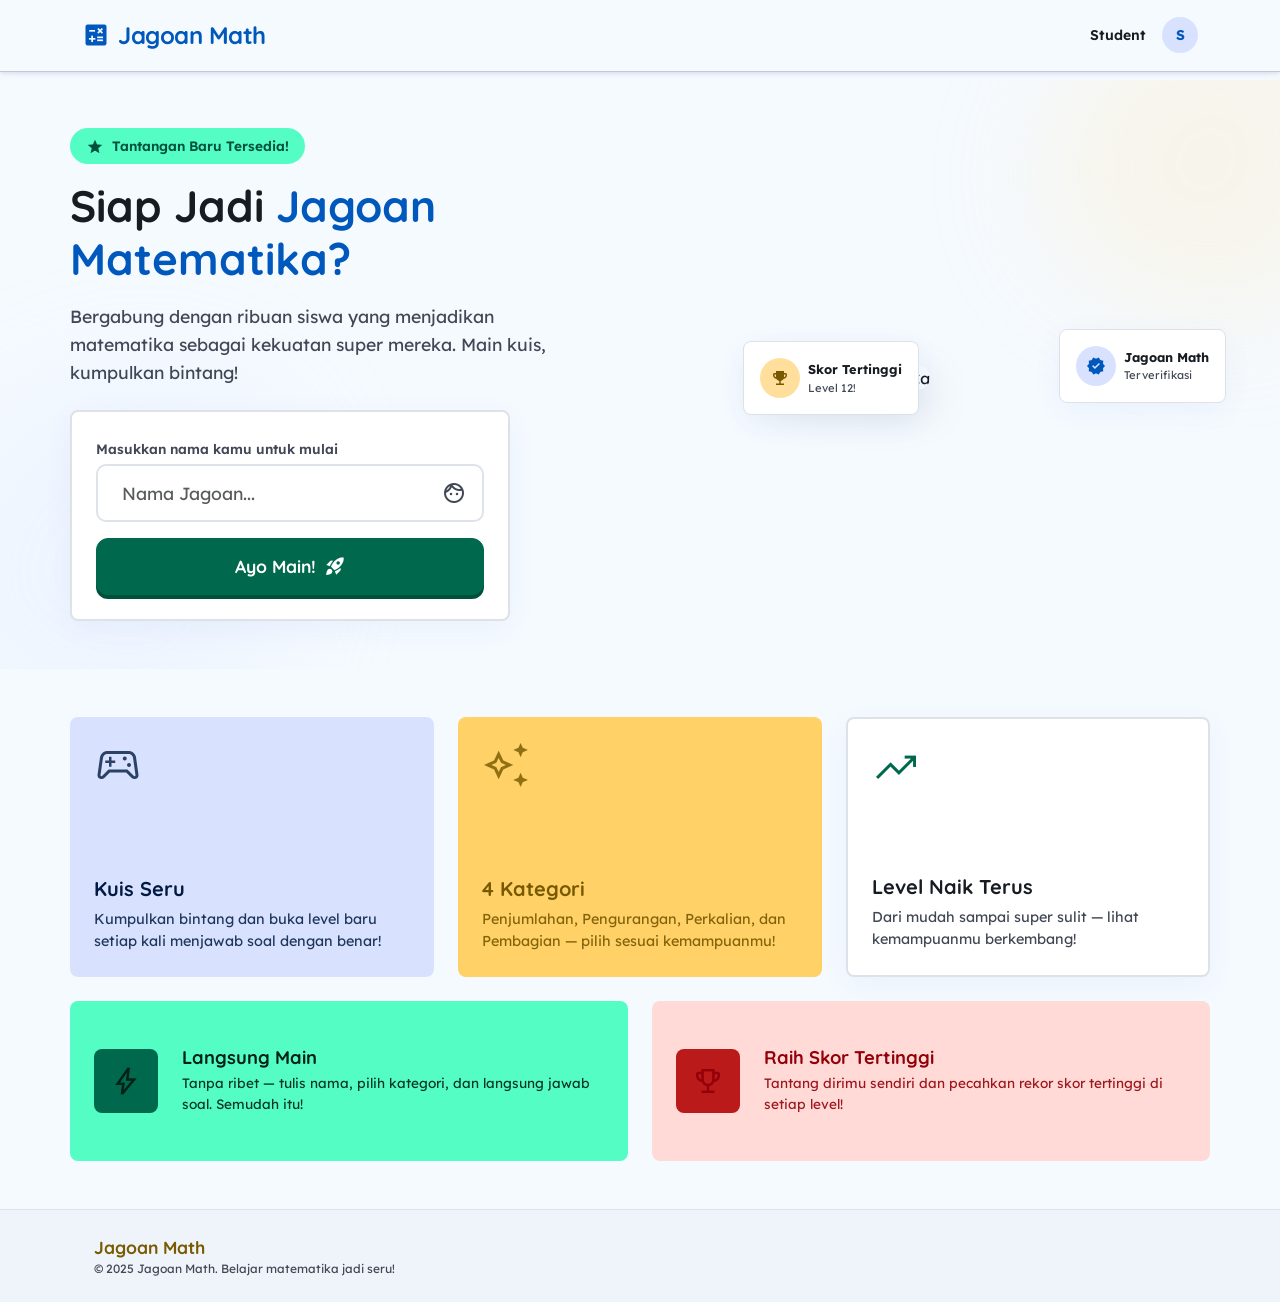
==== commit c3d3865d: "Ubah footer copyright dari 2026 ke 2025" ====
--- a/index.html
+++ b/index.html
@@ -84,13 +84,39 @@
 
     @media (max-width: 768px) {
       .bento-card {
-        min-height: 200px;
+        min-height: 160px;
+      }
+      .bento-card .material-symbols-outlined {
+        font-size: 36px !important;
+      }
+      .bento-card .mt-auto.pt-4 {
+        padding-top: 1rem !important;
+      }
+      .bento-card h3 {
+        font-size: 1.05rem !important;
+      }
+      .bento-card p {
+        font-size: 0.8rem !important;
       }
       .bento-wide {
-        min-height: 120px;
-        flex-direction: column;
-        align-items: flex-start;
+        min-height: 100px;
+        flex-direction: row;
+        align-items: center;
         gap: 12px;
+        padding: 1rem !important;
+      }
+      .bento-wide .rounded-3 {
+        width: 48px !important;
+        height: 48px !important;
+      }
+      .bento-wide .rounded-3 .material-symbols-outlined {
+        font-size: 24px !important;
+      }
+      .bento-wide h3 {
+        font-size: 1rem !important;
+      }
+      .bento-wide p {
+        font-size: 0.8rem !important;
       }
     }
 
@@ -295,7 +321,7 @@
     <div class="d-flex flex-column flex-md-row justify-content-between align-items-center px-3 px-md-4 py-4" style="max-width: 1140px; margin: 0 auto;">
       <div class="text-center text-md-start mb-2 mb-md-0">
         <span class="fw-bold text-secondary" style="font-family: 'Quicksand', sans-serif; font-size: 1.1rem;">Jagoan Math</span>
-        <p class="text-on-surface-variant mb-0" style="font-size: 0.75rem;">© 2026 Jagoan Math. Belajar matematika jadi seru!</p>
+        <p class="text-on-surface-variant mb-0" style="font-size: 0.75rem;">© 2025 Jagoan Math. Belajar matematika jadi seru!</p>
       </div>
     </div>
   </footer>
